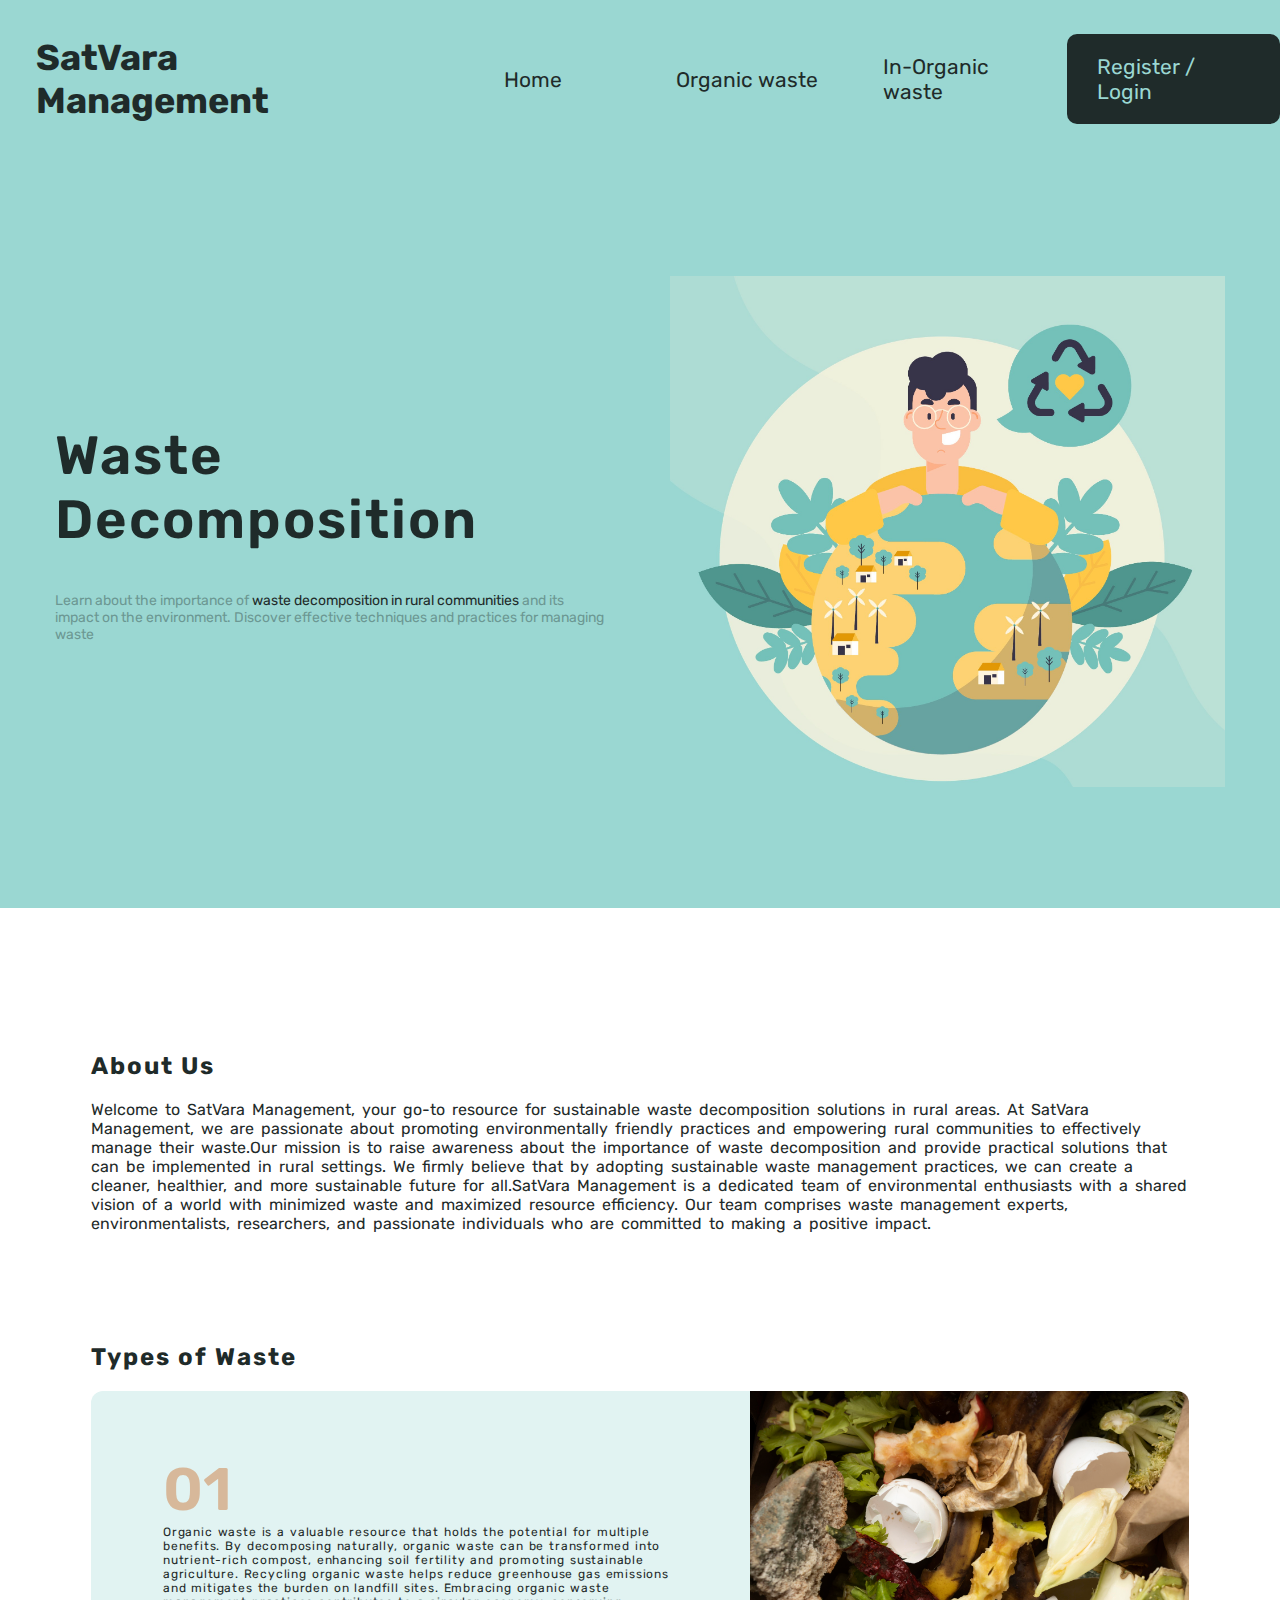
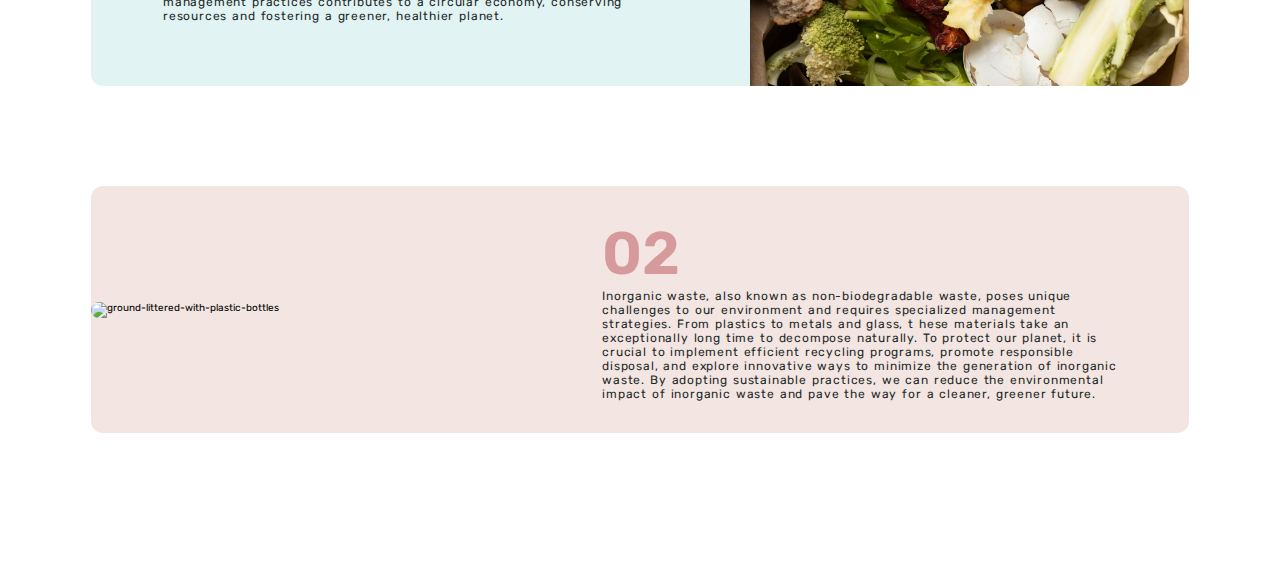
==== html/index.html @ d94261e3 "home done is  done" ====
<!DOCTYPE html>
<html lang="en">
<head>
    <meta charset="UTF-8">
    <meta http-equiv="X-UA-Compatible" content="IE=edge">
    <meta name="viewport" content="width=device-width, initial-scale=1.0">
    <title>Waste Management Rular Areas</title>
    <link rel="stylesheet" href="../css/general.css">
    <link rel="preconnect" href="https://fonts.googleapis.com">
<link rel="preconnect" href="https://fonts.gstatic.com" crossorigin>
<link href="https://fonts.googleapis.com/css2?family=Rubik:ital,wght@0,300;0,400;0,500;0,600;0,700;0,800;0,900;1,300;1,400;1,500;1,600;1,700;1,800;1,900&display=swap" rel="stylesheet">
</head>
<body>
    <header>
        <div class="nav-bar">
            <div class="logo">
                <h1>SatVara Management</h1>
            </div>
            <nav >
                <ul>
                    <li>
                        <a class="home" href="./index.html"><p>Home</p></a>
                    </li>
                    <li>
                        <a class="home" href="./organic.html"><p>Organic waste</p></a>
                    </li>
                    <li>
                        <a class="home" href="./inorganic.html"><p>In-Organic waste</p></a>
                    </li>
                    <li>
                        <a class="login" href="#"><p class="login--p">Register / Login</p></a>
                    </li>
                </ul>
            </nav>
        </div>
    </header>
    <main>
        <section class="hero">
            <div class="container hero-flex">
                <div class="hero-flex--text">
                    <h2>waste decomposition</h2> 
                    <p >Learn about the importance of <span>waste decomposition in rural communities</span> and its impact on the environment.
                        Discover effective techniques and practices for managing waste </p>
                </div>
                <div class="recycle-glob">
                    <img src="../images/2567183.jpg" alt="hero image">
                    <!-- <h1>this is h1</h1> -->
                </div>
            </div>
        </section>
        <section class = "about-us">
            <div class = "abt-us container">
                <h2>About Us</h2>
                <p>Welcome to SatVara Management, your go-to resource
                    for sustainable waste decomposition solutions in
                    rural areas. At SatVara Management, we are passionate about promoting 
                    environmentally friendly practices and empowering rural 
                    communities to effectively manage their waste.Our mission 
                    is to raise awareness about the importance of waste decomposition
                    and provide practical solutions that can be implemented in
                    rural settings. We firmly believe that by adopting 
                    sustainable waste management practices, we can create a cleaner,
                    healthier, and more sustainable future for all.SatVara 
                    Management is a dedicated team of environmental enthusiasts 
                    with a shared vision of a world with minimized waste and maximized
                    resource efficiency. Our team comprises waste management experts,
                    environmentalists, researchers, and passionate individuals who 
                    are committed to making a positive impact.</p>
            </div>
        </section>


        <section class="types">
            <div class="container type-waste">
                <h2>Types of Waste</h2>
                <div class="organic-grid">
                    <div class="organic-waste-text-box">
                        <p class = "number">01</p>
                        <p class="text">Organic waste is a valuable resource that
                            holds the potential for multiple benefits.
                            By decomposing naturally, organic waste can
                           be transformed into nutrient-rich compost, 
                           enhancing soil fertility and promoting 
                             sustainable agriculture. Recycling organic 
                             waste helps reduce greenhouse gas emissions 
                             and mitigates the burden on landfill sites.
                              Embracing organic waste management practices
                               contributes to a circular economy, conserving
                                resources and fostering a greener, healthier 
                                planet.</p>
                    </div>
                    <img src="../images/assortment-different-trashed-objects.jpg" alt="assortment-different-trashed-objects">
                </div>

                <div class="inorganic-grid">
                    <img src="../images/ground-littered-with-plastic-bottles.jpg" alt="ground-littered-with-plastic-bottles">
                    <div class="inorganic-waste-text-box">
                        <p class = "number_2">02</p>
                        <p class = "text">Inorganic waste, also known as non-biodegradable waste, poses unique challenges
                            to our environment and requires specialized management 
                            strategies. From plastics to metals and glass, t
                            hese materials take an exceptionally long time to 
                            decompose naturally. To protect our planet, 
                            it is crucial to implement efficient recycling 
                            programs, promote responsible disposal, and explore 
                            innovative ways to minimize the generation of inorganic 
                            waste. By adopting sustainable practices, we can reduce the 
                            environmental impact of inorganic waste and pave the way for 
                            a cleaner, greener future.</p>
                    </div>
                </div>


            </div>
        </section>
    </main>
    <footer></footer>
    
</body>
</html>
---- css/general.css ----
/* type scale 
    8 16 32 48 64 80 92 104 116 132 
*/

/* 
color 
#ADDCD4
#9AD7D2
#6c9793


#d7b89a
#d79a9c
tint


*/

*{
    padding: 0;
    margin: 0;  
    box-sizing: border-box; 
}
html{
    font-size: 62.5%
}

body{
    font-family: 'Rubik', sans-serif;
}

.container{
    max-width: 117rem;
    margin-left: auto;
    margin-right: auto;
}

/*-------------------------------------------*/

/* Navibar */

.nav-bar{
    background-color:#9AD7D2;
    color: #1f2b2a;
    display: grid;
   justify-items: center;
   align-items: center;
   grid-template-columns: 1fr 2fr;
   column-gap: 0rem;
}

.logo{
    padding: 3.6rem;
}

.logo h1{
    font-size: 3.6rem;
}

.nav-bar nav ul{
    display: grid;
    justify-items: center;
    align-items: center;
    grid-template-columns: 1fr 1fr 1fr 1fr;
    column-gap: 0rem;
    color:#1f2b2a
}

.nav-bar nav ul{
    list-style: none;
}

.nav-bar nav ul li a{
    text-decoration: none;
    display: inline-block;
    padding: 2rem 3rem;
}

.nav-bar nav ul li a p{
    font-size: 2.1rem;
    font-weight: 400;
}

.home{
   color: #1f2b2a;;
}

.login{
    padding: 2.4rem 3.6rem;
    background-color:#1f2b2a;
    border-radius: 1rem;
}

.login--p{
    display: block;
    color: #9AD7D2;
}






/* Hero element */

.hero{
    height: 75rem;
    background-color:#9AD7D2;
    color: #1f2b2a;
    margin-bottom: 10.4rem;
}

.hero-flex{
    height: inherit;
   display: grid;
   justify-items: center;
   align-items: center;
   grid-template-columns: 1fr 1fr;
   column-gap: 6rem;
}

.recycle-glob{
    justify-self: center;
}

.recycle-glob img{
    width: 100%;
}

.hero-flex--text h2{
    font-size: 5.4rem;
    font-weight: 600;
    text-transform: capitalize;
    letter-spacing: 2px;
    margin-bottom: 4rem;
}

.hero-flex--text p{
    font-size:1.4rem;
    color: #6c9793;

}

.hero-flex--text p span{
    display: inline-block;
    color: #1f2b2a;
    font-size: 1.4rem;
}

.about-us{
    margin-top: 10.4rem;
    margin-bottom:3rem;
}

.abt-us{
    /* background-color: bisque; */
    padding: 4rem 3.6rem;
}

.abt-us h2{
    font-size: 2.4rem;
    color:#1f2b2a;
    letter-spacing: 2px;
    margin-bottom: 2rem;
}

.about-us p{
    font-size: 1.6rem;
    color: #1f2b2a;
    word-spacing: 3px;
    /* letter-spacing: 0.8px;
    line-height: 2rem */
}

.types{
    margin-top: 3rem;
    margin-bottom: 9.24rem;
}

.type-waste{
    padding: 4rem 3.6rem;
}

.type-waste h2{
    font-size: 2.4rem;
    color:#1f2b2a;
    letter-spacing: 2px;
    margin-bottom: 2rem;
}

.organic-grid{
    display: grid;
    grid-template-columns: 1.5fr 1fr;
    justify-content: center;
    align-content: center;
    justify-items: center;
    align-items: center;
    background-color: #e1f3f2;
    border-radius: 1.2rem;
    margin-bottom: 10rem;
}

.organic-grid img{
    width:100%;
    border-top-right-radius: 1.2rem;
    border-bottom-right-radius: 1.2rem;
}

.organic-waste-text-box {
    padding: 3.2rem 7.2rem;
}

.number{
    font-size: 6rem;
    color:#d7b89a;
    font-weight: 600;
}

.text{
    font-size: 1.2rem;
    color: #1f2b2a;
    letter-spacing: 0.8px;
    word-spacing: 1.2px;
}


.inorganic-waste-text-box{
    padding: 3.2rem 7.2rem;
}



.inorganic-grid img{
    width: 100%;
    border-top-left-radius: 1.2rem;
    border-bottom-left-radius: 1.2rem;
}
.number_2{
    font-size: 6rem;
    color:#d79a9c;
    font-weight: 600;
}


.inorganic-grid{
    display: grid;
    grid-template-columns: 1fr 1.5fr;
    justify-content: center;
    align-content: center;
    justify-items: center;
    align-items: center;
    background-color: #f3e5e1;
    margin-top: 5rem;
    border-radius: 1.2rem;
}
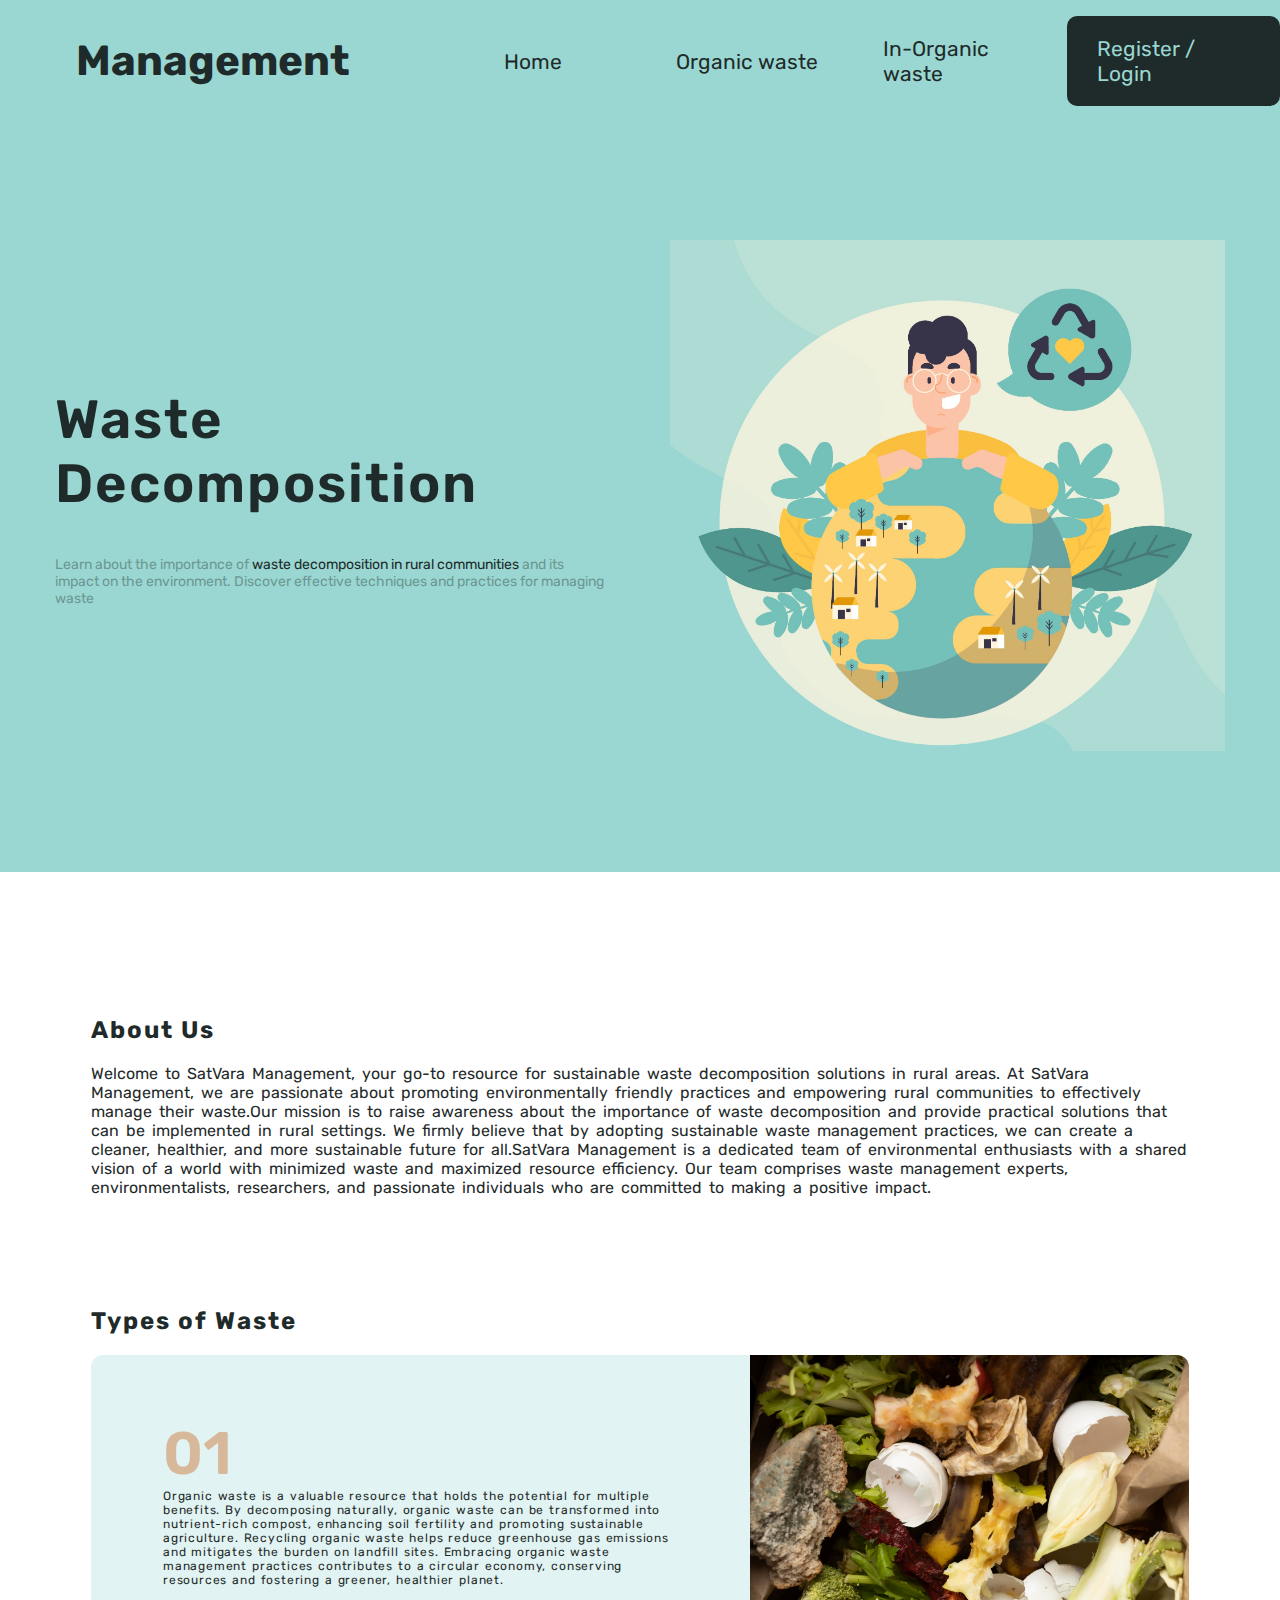
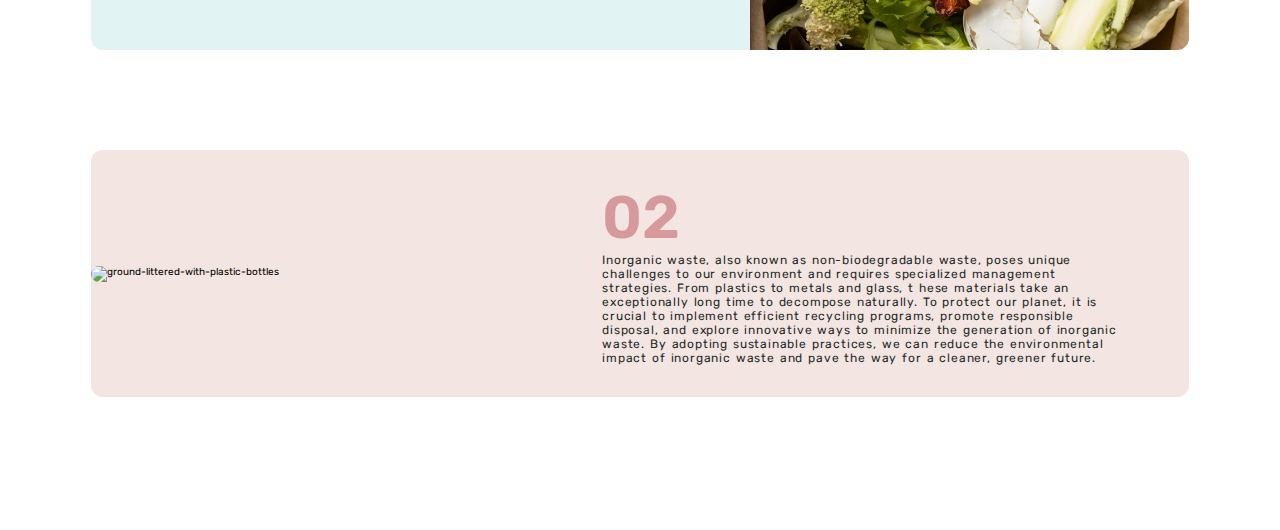
==== commit 56d1c53d: "final done" ====
--- a/html/index.html
+++ b/html/index.html
@@ -14,7 +14,7 @@
     <header>
         <div class="nav-bar">
             <div class="logo">
-                <h1>SatVara Management</h1>
+                <h1>Management</h1>
             </div>
             <nav >
                 <ul>
@@ -28,7 +28,7 @@
                         <a class="home" href="./inorganic.html"><p>In-Organic waste</p></a>
                     </li>
                     <li>
-                        <a class="login" href="#"><p class="login--p">Register / Login</p></a>
+                        <a class="login" href="./login.html"><p class="login--p">Register / Login</p></a>
                     </li>
                 </ul>
             </nav>
--- a/css/general.css
+++ b/css/general.css
@@ -54,7 +54,7 @@
 }
 
 .logo h1{
-    font-size: 3.6rem;
+    font-size: 4.2rem;
 }
 
 .nav-bar nav ul{
@@ -235,6 +235,7 @@
     border-top-left-radius: 1.2rem;
     border-bottom-left-radius: 1.2rem;
 }
+
 .number_2{
     font-size: 6rem;
     color:#d79a9c;
